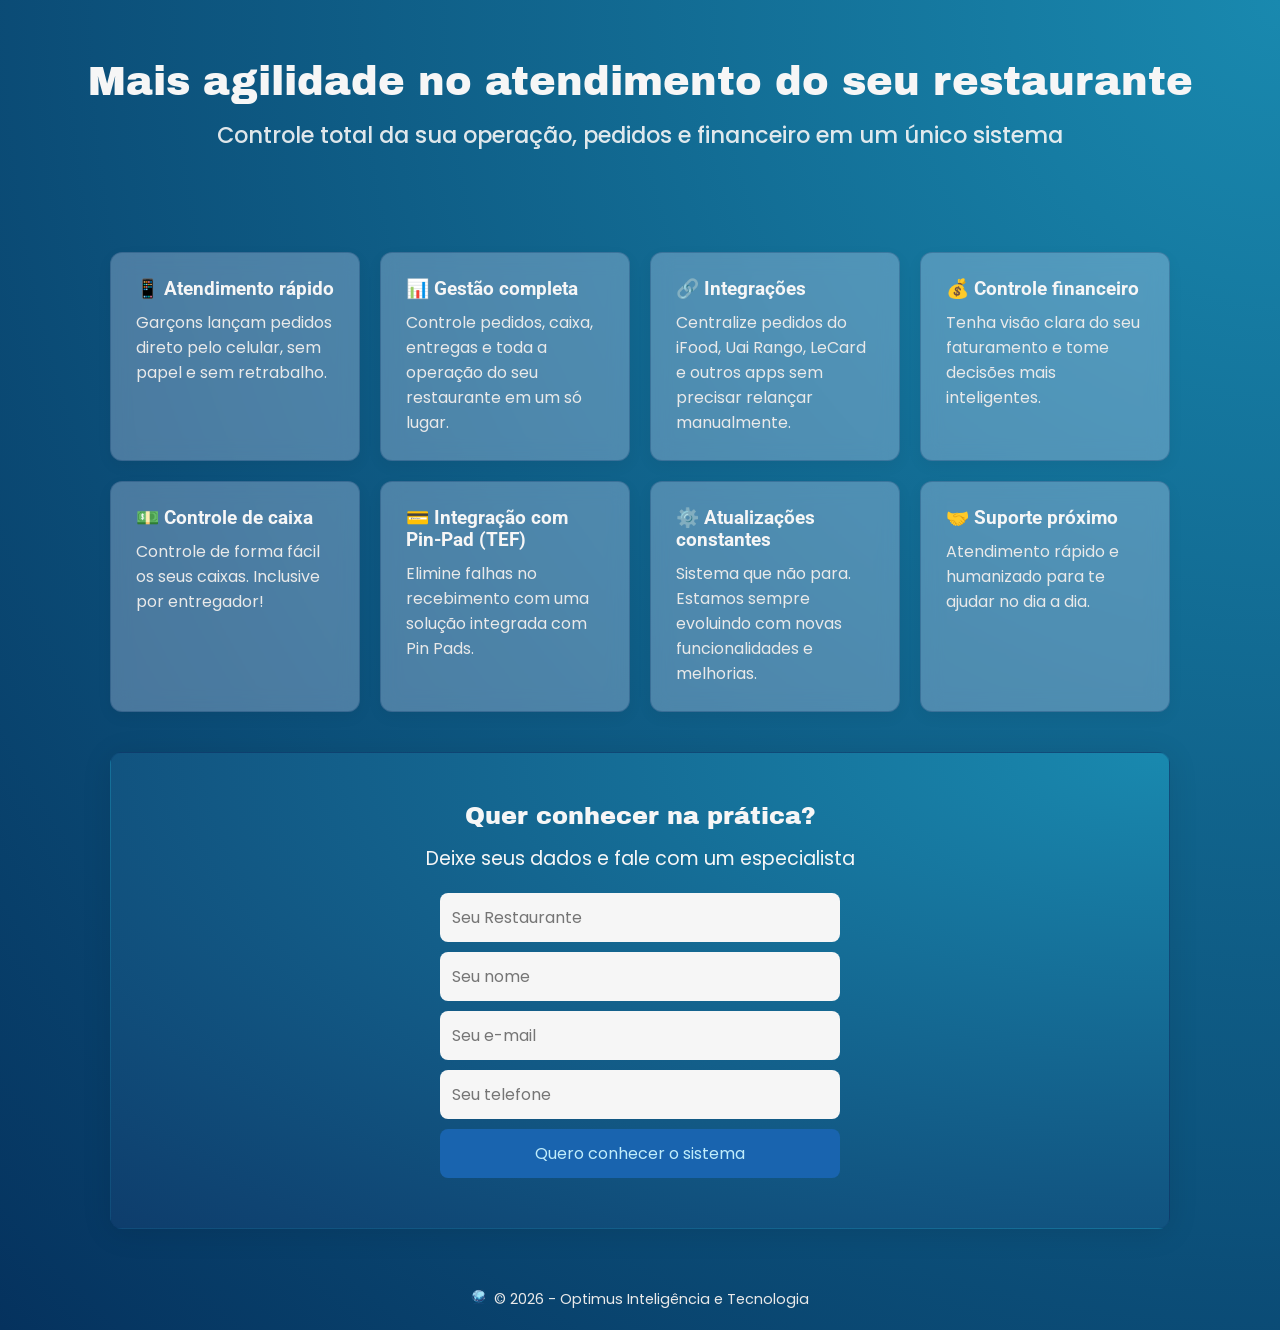
==== index.html @ e7a6fee3 "Commit inicial" ====
<!DOCTYPE html>
<html lang="pt-br">

<head>
    <link rel="preconnect" href="https://fonts.googleapis.com">
    <link rel="preconnect" href="https://fonts.gstatic.com" crossorigin>
    <link
        href="https://fonts.googleapis.com/css2?family=Archivo+Black&family=Poppins:ital,wght@0,100;0,200;0,300;0,400;0,500;0,600;0,700;0,800;0,900;1,100;1,200;1,300;1,400;1,500;1,600;1,700;1,800;1,900&family=Roboto:ital,wght@0,100..900;1,100..900&display=swap"
        rel="stylesheet">
    <meta charset="UTF-8">
    <meta http-equiv="X-UA-Compatible" content="IE=edge" />
    <meta property="og:image" content="https://www.optimusinttec.com.br/api/og">
    <meta property="og:type" content="website">
    <meta property="twitter:image" content="https://www.optimusinttec.com.br/api/og">
    <link rel="stylesheet" href="./estilo.css" />
    <meta property="twitter:card" content="summary_large_image">
    <link rel="shortcut icon" href="./assets/logo.png" type="image/x-icon" />
    <meta property="og:title" content="OPTIMUS | Otimize seu Atendimento" />
    <meta property="og:description" content="OPTIMUS | Otimize seu Atendimento" />
    <meta name="twitter:title" content="OPTIMUS | Otimize seu Atendimento" />
    <meta name="twitter:description" content="OPTIMUS | Otimize seu Atendimento" />
    <meta name="viewport" content="width=device-width, initial-scale=1.0">
    <title>OPTIMUS | Otimize seu Atendimento</title>
</head>
<body>
    <header>
        <h1>Mais agilidade no atendimento do seu restaurante</h1>
        <p>Controle total da sua operação, pedidos e financeiro em um único sistema</p>
    </header>

    <section class="container">
        <div class="features">
            <div class="card">
                <h3>📱 Atendimento rápido</h3>
                <p>Garçons lançam pedidos direto pelo celular, sem papel e sem retrabalho.</p>
            </div>
            <div class="card">
                <h3>📊 Gestão completa</h3>
                <p>Controle pedidos, caixa, entregas e toda a operação do seu restaurante em um só lugar.</p>
            </div>
            <div class="card">
                <h3>🔗 Integrações</h3>
                <p>Centralize pedidos do iFood, Uai Rango, LeCard e outros apps sem precisar relançar manualmente.</p>
            </div>
            <div class="card">
                <h3>💰 Controle financeiro</h3>
                <p>Tenha visão clara do seu faturamento e tome decisões mais inteligentes.</p>
            </div>
            <div class="card">
                <h3>💵 Controle de caixa</h3>
                <p>Controle de forma fácil os seus caixas. Inclusive por entregador!</p>
            </div>
            <div class="card">
                <h3>💳 Integração com Pin-Pad (TEF)</h3>
                <p>Elimine falhas no recebimento com uma solução integrada com Pin Pads.</p>
            </div>
            <div class="card">
                <h3>⚙️ Atualizações constantes</h3>
                <p>Sistema que não para. Estamos sempre evoluindo com novas funcionalidades e melhorias.</p>
            </div>
            <div class="card">
                <h3>🤝 Suporte próximo</h3>
                <p>Atendimento rápido e humanizado para te ajudar no dia a dia.</p>
            </div>
        </div>

        <div class="cta">
            <h1>Quer conhecer na prática?</h1>
                <p>Deixe seus dados e fale com um especialista</p>
                <form id="leadForm">
                    <input id="restaurante" type="text" placeholder="Seu Restaurante" required>
                    <input type="text" id="empresa_fake" style="display:none">
                    <input id="nome" type="text" placeholder="Seu nome" required minlength="2">
                    <input id="email" type="email" placeholder="Seu e-mail" required>
                    <input id="telefone" type="tel" placeholder="Seu telefone" required pattern="[0-9\s\-\(\)]{8,}">
                    <button type="submit">Quero conhecer o sistema</button>
                    <div id="toast" class="toast"></div>
                </form>
        </div>

    </section>

    <footer>
        <img src="./assets/logo.svg" alt="logo empresarial" />
        © 2026 - Optimus Inteligência e Tecnologia
    </footer>
    <script src="./lead.js"></script>
</body>

</html>
---- estilo.css ----
* {
    margin: 0;
    padding: 0;
    box-sizing: border-box;
    font-family: "Poppins", sans-serif;
}

body {
    /* background: #6d7992; */
    background: radial-gradient(at top right, #1989af, #05325e);
    color: #333;
}

header {
    /* background: linear-gradient(135deg, #0E3D6C, #1964AF); */

    color: #f6f6f6;
    padding: 60px 20px;
    text-align: center;
}

header h1 {
    font-size: 2.5rem;
    margin-bottom: 15px;
    font-family: "Archivo Black", sans-serif;
    font-weight: 500;
    font-style: bold;
}

header p {
    font-size: 1.4rem;
    opacity: 0.9;
    font-weight: 500;
    font-style: normal;
}

.container {
    max-width: 1100px;
    margin: auto;
    padding: 40px 20px;
}

.features {
    display: grid;
    grid-template-columns: repeat(auto-fit, minmax(250px, 1fr));
    gap: 20px;
}

.card {
    background: rgba(221, 228, 255, 0.3);
    backdrop-filter: blur(10px);
    -webkit-backdrop-filter: blur(10px);
    border: 1px solid rgba(14, 61, 108, 0.3);
    padding: 25px;
    border-radius: 12px;
    box-shadow: 0 5px 15px rgba(0, 0, 0, 0.05);
    transition: 0.3s;
}

.card:hover {
    transform: translateY(-5px);
}

.card h3 {
    color: #f6f6f6;
    margin-bottom: 10px;
    font-family: "Roboto", sans-serif;
}

.card p {
    color: #e9e9e9;
}

.cta {
    /* background: #0E3D6C; */
    background: radial-gradient(at top right, #1989af, #0E3D6C);
    /* background: rgba(255, 255, 255, 0.1); */
    backdrop-filter: blur(10px);
    -webkit-backdrop-filter: blur(10px);
    border: 1px solid rgba(14, 61, 108, 0.3);
    box-shadow: 0 4px 30px rgba(0, 0, 0, 0.1);
    padding: 20px;
    color: #f6f6f6;
    text-align: center;
    padding: 50px 20px;
    border-radius: 12px;
    margin-top: 40px;
}

.cta h1 {
    margin-bottom: 15px;
    font-family: "Archivo Black", sans-serif;
    font-weight: 500;
    font-style: bold;
}

.cta p {
    font-size: 1.2rem;
}

form {
    margin-top: 20px;
    display: flex;
    flex-direction: column;
    gap: 10px;
    max-width: 400px;
    margin-left: auto;
    margin-right: auto;
}

input,
button {
    padding: 12px;
    border-radius: 8px;
    border: none;
    font-size: 1rem;
}

input {
    background: #f6f6f6;
}

button {
    background: #1964AF;
    color: #c0edfb;
    cursor: pointer;
    transition: 0.3s;
}

button:hover {
    background: #BCDEFF;
    color: #135494;
}

footer {
    text-align: center;
    padding: 20px;
    font-size: 0.9rem;
    color: #e9e9e9;
    ;
}

footer img {
    width: 15px;
    height: 15px;
    margin-right: 4px;
}

/* .toast {
    position: fixed;
    bottom: 20px;
    right: 20px;
    background: #333;
    color: #fff;
    padding: 14px 18px;
    border-radius: 8px;
    font-size: 0.95rem;
    opacity: 0;
    transform: translateY(20px);
    transition: all 0.3s ease;
    z-index: 9999;
}

.toast.show {
    opacity: 1;
    transform: translateY(0);
}

/* variações */
/* .toast.success {
    background: #28a745;
}

.toast.error {
    background: #dc3545;
}  */

#toast {
    display: none;
    margin-top: 12px;
    padding: 12px 16px;
    border-radius: 6px;
    text-align: center;
    font-size: 0.9rem;
}

#toast.show {
    display: block;
}

#toast.success {
    background-color: #d4edda;
    color: #155724;
    border: 1px solid #c3e6cb;
}

#toast.error {
    background-color: #f8d7da;
    color: #721c24;
    border: 1px solid #f5c6cb;
}
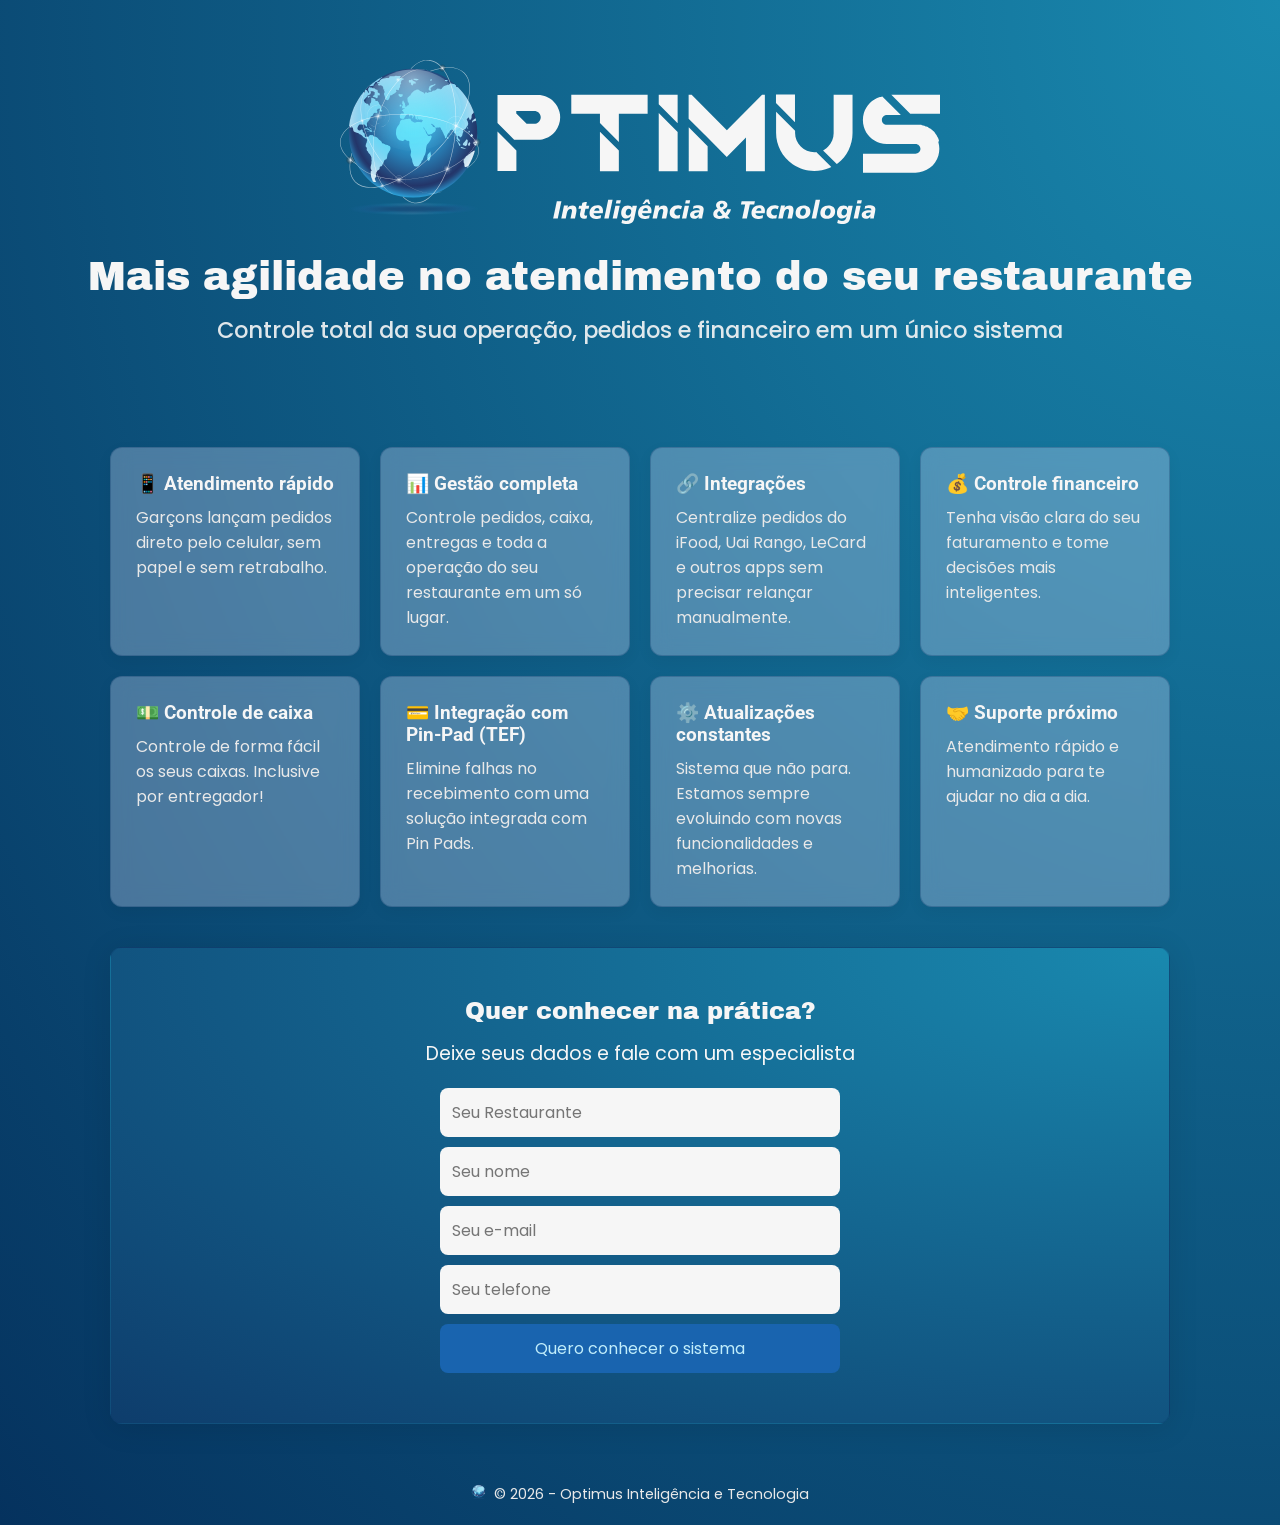
==== commit 9f04af08: "Ajustes de layout incluindo logo no header" ====
--- a/index.html
+++ b/index.html
@@ -24,6 +24,7 @@
 </head>
 <body>
     <header>
+        <img src="./assets/LogoCompleto.svg" alt="logo empresarial" />
         <h1>Mais agilidade no atendimento do seu restaurante</h1>
         <p>Controle total da sua operação, pedidos e financeiro em um único sistema</p>
     </header>
--- a/estilo.css
+++ b/estilo.css
@@ -17,6 +17,13 @@
     color: #f6f6f6;
     padding: 60px 20px;
     text-align: center;
+}
+
+header img {
+    width: fit-content;
+    height: fit-content;
+    max-width: 600px;
+    padding-bottom: 24px;
 }
 
 header h1 {
